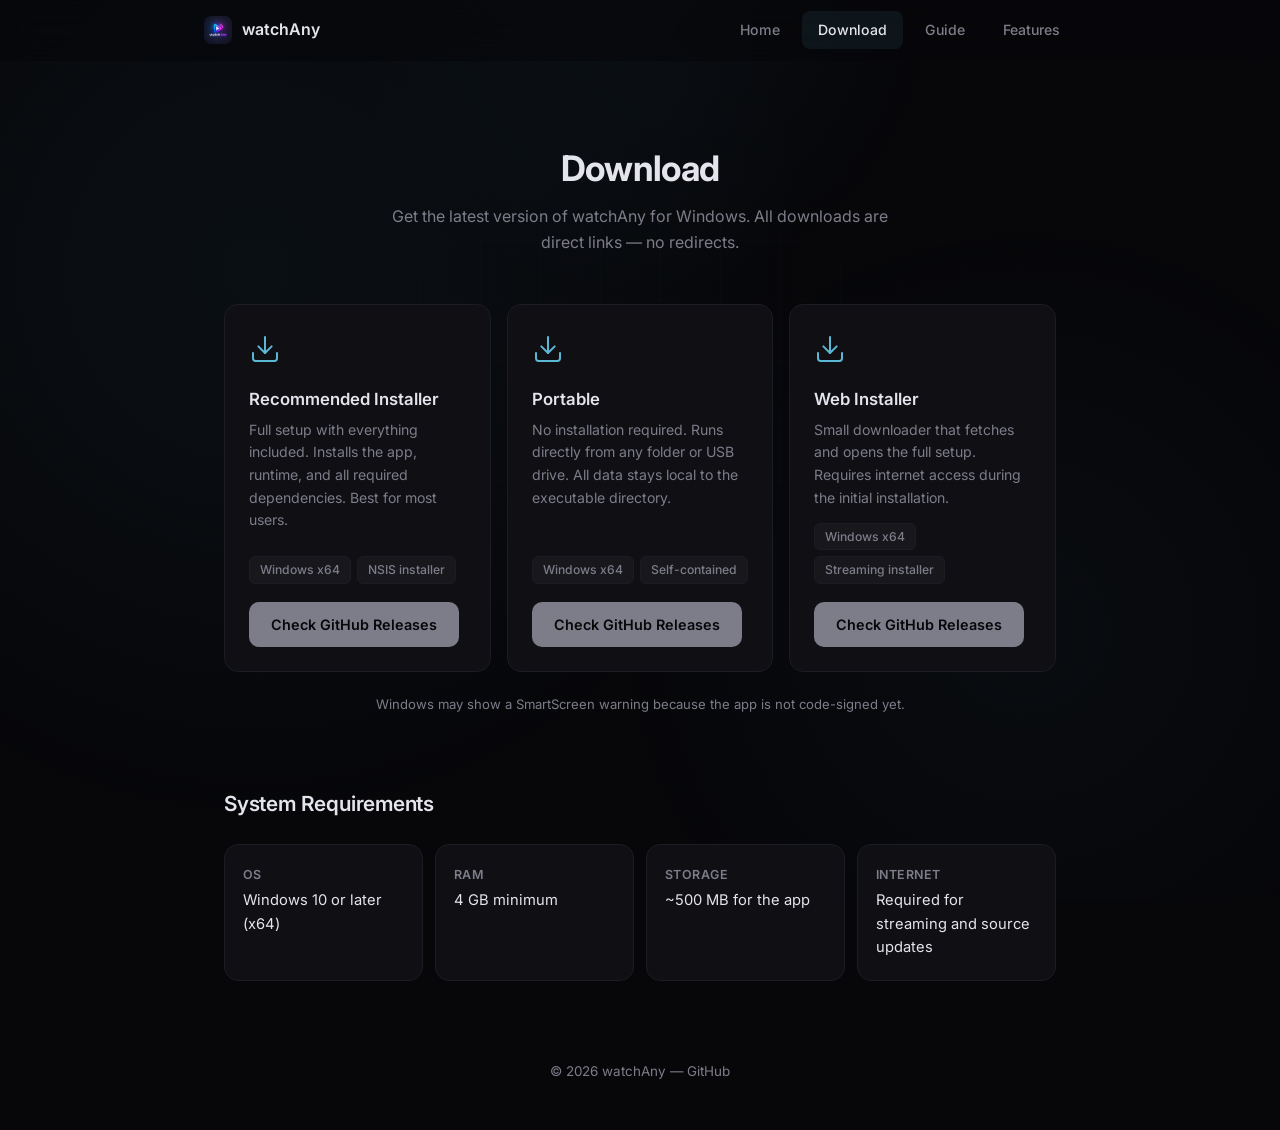
==== download.html @ a1a9b882 "Add files via upload" ====
<!DOCTYPE html>
<html lang="en">
<head>
  <meta charset="UTF-8">
  <meta name="viewport" content="width=device-width, initial-scale=1.0">
  <title>Download &mdash; watchAny</title>
  <link rel="preconnect" href="https://fonts.googleapis.com">
  <link rel="preconnect" href="https://fonts.gstatic.com" crossorigin>
  <link href="https://fonts.googleapis.com/css2?family=Inter:opsz,wght@14..32,300..700&display=swap" rel="stylesheet">
  <link rel="stylesheet" href="styles.css">
</head>
<body>

  <nav class="navbar" id="navbar">
    <div class="nav-inner">
      <a href="index.html" class="nav-logo">
        <img src="logo.png" alt="" width="28" height="28">
        <span>watchAny</span>
      </a>
      <button class="nav-toggle" id="nav-toggle" aria-label="Toggle navigation">
        <span></span><span></span><span></span>
      </button>
      <ul class="nav-links" id="nav-links">
        <li><a href="index.html">Home</a></li>
        <li><a href="download.html" class="active">Download</a></li>
        <li><a href="index.html#guide">Guide</a></li>
        <li><a href="index.html#features">Features</a></li>
      </ul>
    </div>
  </nav>

  <main>
    <div class="container">

      <header class="page-hero">
        <h1 class="page-title">Download</h1>
        <p class="page-subtitle">Get the latest version of watchAny for Windows. All downloads are direct links &mdash; no redirects.</p>
      </header>

      <section class="downloads" id="downloads">
        <div class="cards">
          <div class="card" data-delay="0">
            <div class="card-icon">
              <svg width="32" height="32" viewBox="0 0 24 24" fill="none" stroke="currentColor" stroke-width="1.5" stroke-linecap="round" stroke-linejoin="round"><path d="M21 15v4a2 2 0 0 1-2 2H5a2 2 0 0 1-2-2v-4"/><polyline points="7 10 12 15 17 10"/><line x1="12" y1="15" x2="12" y2="3"/></svg>
            </div>
            <h3>Recommended Installer</h3>
            <p>Full setup with everything included. Installs the app, runtime, and all required dependencies. Best for most users.</p>
            <div class="card-meta">
              <span>Windows x64</span>
              <span>NSIS installer</span>
            </div>
            <a href="#" class="btn primary" download data-file="watchAny-Setup-">Download Setup</a>
          </div>

          <div class="card" data-delay="100">
            <div class="card-icon">
              <svg width="32" height="32" viewBox="0 0 24 24" fill="none" stroke="currentColor" stroke-width="1.5" stroke-linecap="round" stroke-linejoin="round"><path d="M21 15v4a2 2 0 0 1-2 2H5a2 2 0 0 1-2-2v-4"/><polyline points="7 10 12 15 17 10"/><line x1="12" y1="15" x2="12" y2="3"/></svg>
            </div>
            <h3>Portable</h3>
            <p>No installation required. Runs directly from any folder or USB drive. All data stays local to the executable directory.</p>
            <div class="card-meta">
              <span>Windows x64</span>
              <span>Self-contained</span>
            </div>
            <a href="#" class="btn primary" download data-file="watchAny-">Download Portable</a>
          </div>

          <div class="card" data-delay="200">
            <div class="card-icon">
              <svg width="32" height="32" viewBox="0 0 24 24" fill="none" stroke="currentColor" stroke-width="1.5" stroke-linecap="round" stroke-linejoin="round"><path d="M21 15v4a2 2 0 0 1-2 2H5a2 2 0 0 1-2-2v-4"/><polyline points="7 10 12 15 17 10"/><line x1="12" y1="15" x2="12" y2="3"/></svg>
            </div>
            <h3>Web Installer</h3>
            <p>Small downloader that fetches and opens the full setup. Requires internet access during the initial installation.</p>
            <div class="card-meta">
              <span>Windows x64</span>
              <span>Streaming installer</span>
            </div>
            <a href="#" class="btn primary" download data-file="watchAny-Web-Setup-">Download Web Installer</a>
          </div>
        </div>
        <p class="note">Windows may show a SmartScreen warning because the app is not code-signed yet.</p>
      </section>

      <section class="sys-reqs">
        <h2 class="section-title">System Requirements</h2>
        <div class="reqs-grid">
          <div class="req-item">
            <span class="req-label">OS</span>
            <span class="req-value">Windows 10 or later (x64)</span>
          </div>
          <div class="req-item">
            <span class="req-label">RAM</span>
            <span class="req-value">4 GB minimum</span>
          </div>
          <div class="req-item">
            <span class="req-label">Storage</span>
            <span class="req-value">~500 MB for the app</span>
          </div>
          <div class="req-item">
            <span class="req-label">Internet</span>
            <span class="req-value">Required for streaming and source updates</span>
          </div>
        </div>
      </section>

    </div>
  </main>

  <footer class="footer">
    <p>&copy; 2026 watchAny &mdash; <a href="https://github.com/Fluffy-The-Penguin/watchAny-release">GitHub</a></p>
  </footer>

  <script src="script.js"></script>
</body>
</html>
---- styles.css ----
*,
*::before,
*::after {
  box-sizing: border-box;
  margin: 0;
  padding: 0;
}

:root {
  --bg: #07070a;
  --surface: #0f0f14;
  --border: #1c1c24;
  --text: #e4e4ec;
  --text-muted: #7d7d8a;
  --accent: #5bb8d4;
  --radius: 14px;
  --nav-h: 60px;
}

html {
  scroll-behavior: smooth;
  scroll-padding-top: var(--nav-h);
}

body {
  font-family: "Inter", -apple-system, BlinkMacSystemFont, "Segoe UI", Roboto, sans-serif;
  background: var(--bg);
  color: var(--text);
  line-height: 1.6;
  -webkit-font-smoothing: antialiased;
  overflow-x: hidden;
  min-height: 100vh;
  display: flex;
  flex-direction: column;
  position: relative;
}

body::before {
  content: "";
  position: fixed;
  inset: 0;
  z-index: -2;
  background:
    radial-gradient(800px circle at 20% 30%, rgba(91, 184, 212, 0.05) 0%, transparent 70%),
    radial-gradient(600px circle at 80% 70%, rgba(91, 184, 212, 0.03) 0%, transparent 70%),
    radial-gradient(500px circle at 50% 0%, rgba(91, 184, 212, 0.04) 0%, transparent 60%);
  animation: bg-shift 35s ease-in-out infinite alternate;
}

body::after {
  content: "";
  position: fixed;
  inset: 0;
  z-index: -1;
  background-image:
    linear-gradient(rgba(255, 255, 255, 0.012) 1px, transparent 1px),
    linear-gradient(90deg, rgba(255, 255, 255, 0.012) 1px, transparent 1px);
  background-size: 60px 60px;
  mask-image: radial-gradient(ellipse 70% 60% at 50% 40%, black 20%, transparent 70%);
  -webkit-mask-image: radial-gradient(ellipse 70% 60% at 50% 40%, black 20%, transparent 70%);
  animation: grid-fade 20s ease-in-out infinite alternate;
}

@keyframes bg-shift {
  0%   { background-position: 0% 0%, 0% 0%, 0% 0%; }
  50%  { background-position: 6% 4%, -4% -3%, 3% 2%; }
  100% { background-position: -4% -3%, 5% 5%, -3% -2%; }
}

@keyframes grid-fade {
  0%   { opacity: 0.5; }
  50%  { opacity: 1; }
  100% { opacity: 0.6; }
}

main {
  flex: 1;
}

.container {
  max-width: 880px;
  margin: 0 auto;
  padding: 0 24px;
}

/* ============ Navbar ============ */

.navbar {
  position: fixed;
  top: 0;
  left: 0;
  right: 0;
  z-index: 1000;
  background: rgba(7, 7, 10, 0.6);
  backdrop-filter: blur(16px);
  -webkit-backdrop-filter: blur(16px);
  border-bottom: 1px solid transparent;
  transition: border-color 0.3s ease, background 0.3s ease;
}

.navbar.scrolled {
  border-color: var(--border);
  background: rgba(7, 7, 10, 0.92);
}

.nav-inner {
  max-width: 920px;
  margin: 0 auto;
  padding: 0 24px;
  height: var(--nav-h);
  display: flex;
  align-items: center;
  justify-content: space-between;
}

.nav-logo {
  display: flex;
  align-items: center;
  gap: 10px;
  color: var(--text);
  text-decoration: none;
  font-weight: 600;
  font-size: 1rem;
}

.nav-logo img {
  border-radius: 7px;
  object-fit: contain;
}

.nav-links {
  display: flex;
  gap: 6px;
  list-style: none;
}

.nav-links a {
  display: block;
  padding: 8px 16px;
  border-radius: 8px;
  color: var(--text-muted);
  font-size: 0.88rem;
  font-weight: 500;
  text-decoration: none;
  transition: color 0.2s ease, background 0.2s ease;
}

.nav-links a:hover {
  color: var(--text);
  background: rgba(255, 255, 255, 0.04);
}

.nav-links a.active {
  color: var(--text);
  background: rgba(91, 184, 212, 0.08);
}

.nav-toggle {
  display: none;
  flex-direction: column;
  gap: 5px;
  background: none;
  border: none;
  cursor: pointer;
  padding: 6px;
}

.nav-toggle span {
  display: block;
  width: 22px;
  height: 2px;
  border-radius: 2px;
  background: var(--text);
  transition: transform 0.3s ease, opacity 0.3s ease;
}

.nav-toggle.open span:nth-child(1) {
  transform: translateY(7px) rotate(45deg);
}
.nav-toggle.open span:nth-child(2) {
  opacity: 0;
}
.nav-toggle.open span:nth-child(3) {
  transform: translateY(-7px) rotate(-45deg);
}

/* ============ Hero ============ */

.hero {
  display: flex;
  flex-direction: column;
  align-items: center;
  text-align: center;
  padding: clamp(100px, 20vh, 170px) 0 clamp(40px, 8vh, 64px);
}

.logo {
  width: 86px;
  height: 86px;
  border-radius: 20px;
  object-fit: contain;
  background: var(--surface);
  padding: 14px;
  border: 1px solid var(--border);
  opacity: 0;
  transform: scale(0.88);
  transition: opacity 0.7s ease, transform 0.7s ease;
}

.logo.visible {
  opacity: 1;
  transform: scale(1);
}

.title {
  margin-top: 20px;
  font-size: clamp(2rem, 5.5vw, 3.2rem);
  font-weight: 700;
  letter-spacing: -0.02em;
  opacity: 0;
  transform: translateY(18px);
  transition: opacity 0.7s ease 0.15s, transform 0.7s ease 0.15s;
}

.title.visible {
  opacity: 1;
  transform: translateY(0);
}

.subtitle {
  margin-top: 10px;
  font-size: clamp(1rem, 2.2vw, 1.15rem);
  color: var(--text-muted);
  max-width: 460px;
  opacity: 0;
  transform: translateY(16px);
  transition: opacity 0.7s ease 0.3s, transform 0.7s ease 0.3s;
}

.subtitle.visible {
  opacity: 1;
  transform: translateY(0);
}

.hero-actions {
  display: flex;
  gap: 12px;
  margin-top: 28px;
  opacity: 0;
  transform: translateY(14px);
  transition: opacity 0.6s ease 0.45s, transform 0.6s ease 0.45s;
}

.hero-actions.visible {
  opacity: 1;
  transform: translateY(0);
}

/* ============ Page hero (download) ============ */

.page-hero {
  padding: clamp(88px, 16vh, 140px) 0 48px;
  text-align: center;
}

.page-title {
  font-size: clamp(1.6rem, 4vw, 2.2rem);
  font-weight: 700;
  letter-spacing: -0.02em;
  opacity: 0;
  transform: translateY(14px);
  transition: opacity 0.6s ease, transform 0.6s ease;
}

.page-title.visible {
  opacity: 1;
  transform: translateY(0);
}

.page-subtitle {
  margin-top: 8px;
  font-size: 1rem;
  color: var(--text-muted);
  max-width: 520px;
  margin-left: auto;
  margin-right: auto;
  opacity: 0;
  transform: translateY(12px);
  transition: opacity 0.6s ease 0.15s, transform 0.6s ease 0.15s;
}

.page-subtitle.visible {
  opacity: 1;
  transform: translateY(0);
}

/* ============ Section title ============ */

.section-title {
  font-size: 1.3rem;
  font-weight: 600;
  letter-spacing: -0.01em;
  margin-bottom: 10px;
  opacity: 0;
  transform: translateY(14px);
  transition: opacity 0.5s ease, transform 0.5s ease;
}

.section-title.visible {
  opacity: 1;
  transform: translateY(0);
}

.section-desc {
  font-size: 0.9rem;
  color: var(--text-muted);
  margin-bottom: 28px;
  max-width: 600px;
}

/* ============ Buttons ============ */

.btn {
  display: inline-flex;
  align-items: center;
  justify-content: center;
  padding: 11px 22px;
  border-radius: 10px;
  font-size: 0.9rem;
  font-weight: 600;
  text-decoration: none;
  transition: background 0.2s ease, transform 0.2s ease, box-shadow 0.2s ease, border-color 0.2s ease;
  border: none;
  cursor: pointer;
}

.btn.primary {
  background: var(--accent);
  color: #07070a;
}

.btn.primary:hover {
  background: #6ec8e6;
  transform: translateY(-2px);
  box-shadow: 0 8px 24px rgba(91, 184, 212, 0.18);
}

.btn.secondary {
  background: transparent;
  color: var(--text);
  border: 1px solid var(--border);
}

.btn.secondary:hover {
  border-color: var(--text-muted);
  background: rgba(255, 255, 255, 0.03);
}

.btn:active {
  transform: translateY(0) !important;
}

.btn.offline {
  background: var(--text-muted) !important;
  cursor: default;
  pointer-events: none;
}

/* ============ Downloads ============ */

.downloads {
  padding: 0 0 72px;
}

.cards {
  display: grid;
  grid-template-columns: repeat(auto-fit, minmax(240px, 1fr));
  gap: 16px;
}

.card {
  background: var(--surface);
  border: 1px solid var(--border);
  border-radius: var(--radius);
  padding: 28px 24px 24px;
  display: flex;
  flex-direction: column;
  opacity: 0;
  transform: translateY(24px);
  transition: opacity 0.6s ease, transform 0.6s ease, border-color 0.25s ease, box-shadow 0.25s ease;
}

.card.visible {
  opacity: 1;
  transform: translateY(0);
}

.card:hover {
  border-color: rgba(91, 184, 212, 0.25);
  box-shadow: 0 0 0 1px rgba(91, 184, 212, 0.08);
}

.card-icon {
  color: var(--accent);
  margin-bottom: 14px;
}

.card h3 {
  font-size: 1.05rem;
  font-weight: 600;
  margin-bottom: 6px;
}

.card p {
  font-size: 0.88rem;
  color: var(--text-muted);
  margin-bottom: 14px;
  flex: 1;
}

.card-meta {
  display: flex;
  flex-wrap: wrap;
  gap: 6px;
  margin-bottom: 18px;
}

.card-meta span {
  display: inline-block;
  padding: 3px 10px;
  border-radius: 6px;
  font-size: 0.76rem;
  font-weight: 500;
  color: var(--text-muted);
  background: rgba(255, 255, 255, 0.035);
  border: 1px solid var(--border);
}

.card .btn {
  align-self: flex-start;
}

.note {
  margin-top: 22px;
  font-size: 0.82rem;
  color: var(--text-muted);
  text-align: center;
  opacity: 0;
  transform: translateY(10px);
  transition: opacity 0.5s ease 0.3s, transform 0.5s ease 0.3s;
}

.note.visible {
  opacity: 1;
  transform: translateY(0);
}

/* ============ System Requirements ============ */

.sys-reqs {
  padding: 0 0 80px;
}

.reqs-grid {
  display: grid;
  grid-template-columns: repeat(auto-fit, minmax(180px, 1fr));
  gap: 12px;
  margin-top: 24px;
}

.req-item {
  background: var(--surface);
  border: 1px solid var(--border);
  border-radius: var(--radius);
  padding: 20px 18px;
  display: flex;
  flex-direction: column;
  gap: 4px;
  opacity: 0;
  transform: translateY(14px);
  transition: opacity 0.5s ease, transform 0.5s ease;
}

.req-item.visible {
  opacity: 1;
  transform: translateY(0);
}

.req-label {
  font-size: 0.78rem;
  font-weight: 600;
  text-transform: uppercase;
  letter-spacing: 0.04em;
  color: var(--text-muted);
}

.req-value {
  font-size: 0.92rem;
  color: var(--text);
}

/* ============ Guide ============ */

.guide {
  padding: 0 0 72px;
}

.guide-steps {
  display: flex;
  flex-direction: column;
  gap: 0;
}

.guide-step {
  display: grid;
  grid-template-columns: 48px 1fr;
  gap: 24px;
  padding: 24px 0;
  border-bottom: 1px solid var(--border);
  opacity: 0;
  transform: translateY(18px);
  transition: opacity 0.6s ease, transform 0.6s ease;
}

.guide-step.visible {
  opacity: 1;
  transform: translateY(0);
}

.guide-step:last-child {
  border-bottom: none;
}

.step-number {
  font-size: 1rem;
  font-weight: 700;
  color: var(--accent);
  line-height: 1.6;
}

.guide-step h3 {
  font-size: 1rem;
  font-weight: 600;
  margin-bottom: 4px;
}

.guide-step p {
  font-size: 0.88rem;
  color: var(--text-muted);
  line-height: 1.6;
}

.guide-step code {
  font-family: "SF Mono", "Fira Code", "Fira Mono", monospace;
  font-size: 0.82rem;
  padding: 2px 7px;
  border-radius: 5px;
  background: rgba(255, 255, 255, 0.04);
  color: var(--accent);
}

.guide-step strong {
  color: var(--text);
  font-weight: 600;
}

/* ============ Features ============ */

.features {
  padding: 0 0 80px;
}

.features-grid {
  display: grid;
  grid-template-columns: repeat(auto-fit, minmax(250px, 1fr));
  gap: 16px;
}

.feature {
  background: var(--surface);
  border: 1px solid var(--border);
  border-radius: var(--radius);
  padding: 24px 22px 22px;
  opacity: 0;
  transform: translateY(20px);
  transition: opacity 0.6s ease, transform 0.6s ease, border-color 0.25s ease;
}

.feature.visible {
  opacity: 1;
  transform: translateY(0);
}

.feature:hover {
  border-color: rgba(91, 184, 212, 0.15);
}

.feature-icon {
  color: var(--accent);
  margin-bottom: 12px;
}

.feature h4 {
  font-size: 1rem;
  font-weight: 600;
  margin-bottom: 6px;
}

.feature p {
  font-size: 0.86rem;
  color: var(--text-muted);
  line-height: 1.55;
}

/* ============ Footer ============ */

.footer {
  padding: 0 0 48px;
  text-align: center;
  font-size: 0.84rem;
  color: var(--text-muted);
}

.footer a {
  color: var(--text-muted);
  text-decoration: none;
  transition: color 0.2s ease;
}

.footer a:hover {
  color: var(--text);
}

/* ============ Animations ============ */

.fade-up {
  opacity: 0;
  transform: translateY(18px);
  transition: opacity 0.6s ease, transform 0.6s ease;
}

.fade-up.visible {
  opacity: 1;
  transform: translateY(0);
}

/* ============ Responsive ============ */

@media (max-width: 600px) {
  .container {
    padding: 0 16px;
  }

  .nav-inner {
    padding: 0 16px;
  }

  .nav-toggle {
    display: flex;
  }

  .nav-links {
    position: fixed;
    top: var(--nav-h);
    left: 0;
    right: 0;
    flex-direction: column;
    gap: 0;
    background: rgba(7, 7, 10, 0.96);
    backdrop-filter: blur(16px);
    -webkit-backdrop-filter: blur(16px);
    border-bottom: 1px solid var(--border);
    padding: 8px 16px 12px;
    transform: translateY(-100%);
    opacity: 0;
    pointer-events: none;
    transition: transform 0.35s ease, opacity 0.35s ease;
  }

  .nav-links.open {
    transform: translateY(0);
    opacity: 1;
    pointer-events: auto;
  }

  .nav-links a {
    padding: 12px 14px;
    font-size: 0.95rem;
  }

  .cards,
  .features-grid {
    grid-template-columns: 1fr;
  }

  .hero {
    padding-top: clamp(80px, 16vh, 120px);
  }

  .page-hero {
    padding-top: clamp(72px, 14vh, 100px);
  }

  .hero-actions {
    flex-direction: column;
    width: 100%;
    max-width: 260px;
  }

  .hero-actions .btn {
    width: 100%;
  }

  .logo {
    width: 72px;
    height: 72px;
    padding: 12px;
  }

  .reqs-grid {
    grid-template-columns: 1fr 1fr;
  }
}

@media (max-width: 380px) {
  .card {
    padding: 20px 18px;
  }

  .guide-step {
    grid-template-columns: 1fr;
    gap: 8px;
  }

  .reqs-grid {
    grid-template-columns: 1fr;
  }
}
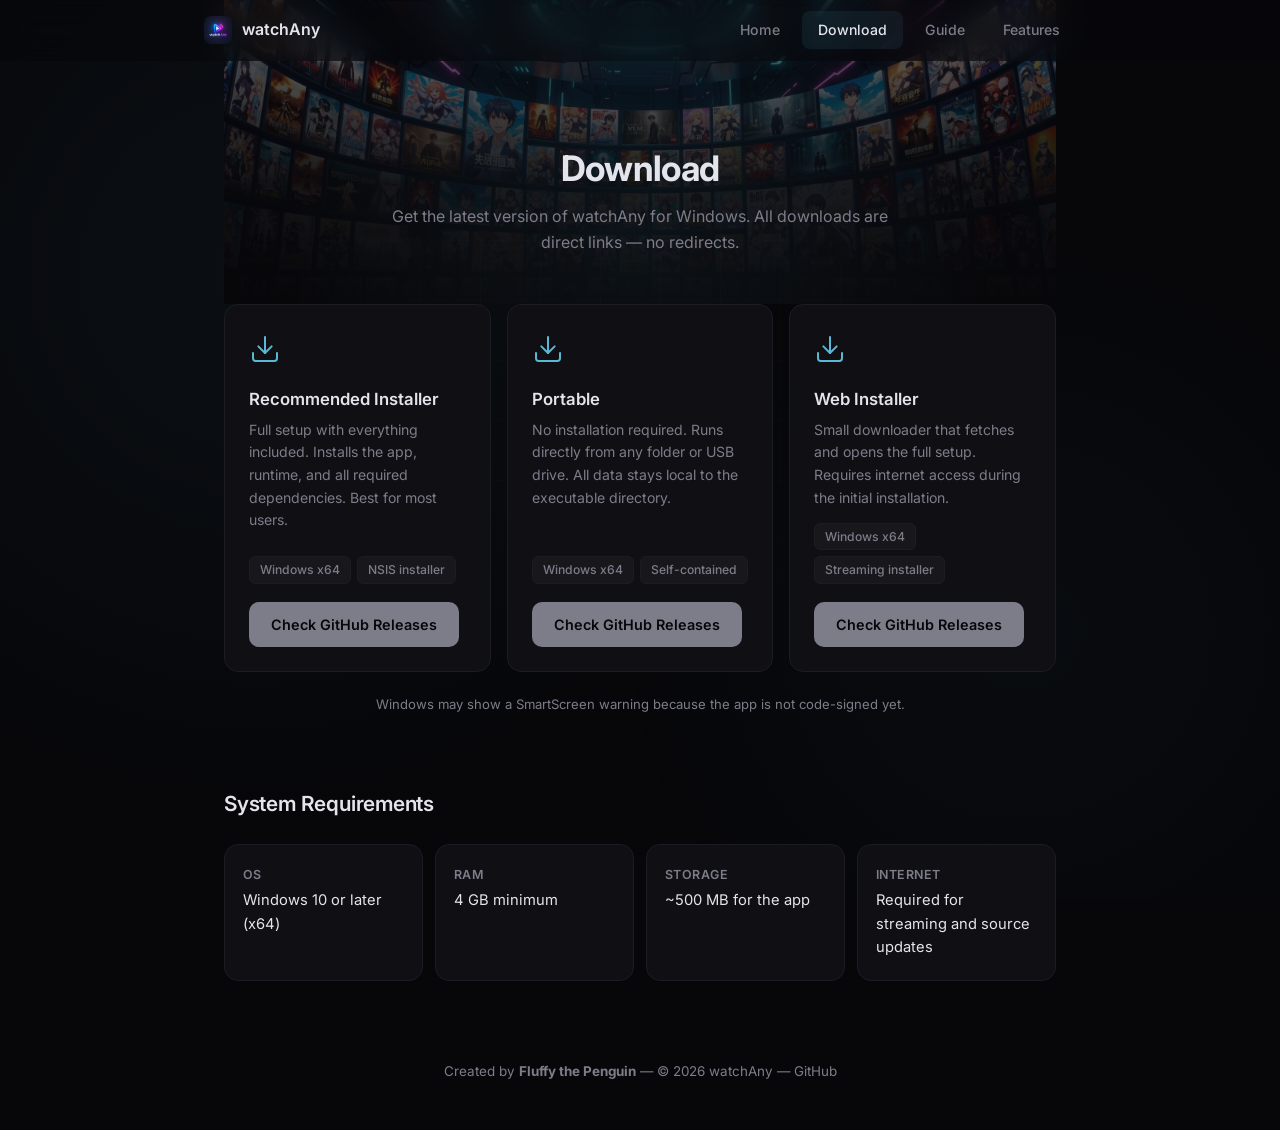
==== commit 26f3d070: "Add files via upload" ====
--- a/download.html
+++ b/download.html
@@ -107,7 +107,7 @@
   </main>
 
   <footer class="footer">
-    <p>&copy; 2026 watchAny &mdash; <a href="https://github.com/Fluffy-The-Penguin/watchAny-release">GitHub</a></p>
+    <p>Created by <strong>Fluffy the Penguin</strong> &mdash; &copy; 2026 watchAny &mdash; <a href="https://github.com/Fluffy-The-Penguin/watchAny-release">GitHub</a></p>
   </footer>
 
   <script src="script.js"></script>
--- a/styles.css
+++ b/styles.css
@@ -187,11 +187,32 @@
 /* ============ Hero ============ */
 
 .hero {
+  position: relative;
   display: flex;
   flex-direction: column;
   align-items: center;
   text-align: center;
   padding: clamp(100px, 20vh, 170px) 0 clamp(40px, 8vh, 64px);
+  overflow: hidden;
+}
+
+.hero::before {
+  content: "";
+  position: absolute;
+  inset: 0;
+  z-index: -1;
+  background:
+    linear-gradient(180deg, rgba(7, 7, 10, 0.52) 0%, rgba(7, 7, 10, 0.88) 50%, var(--bg) 100%),
+    linear-gradient(90deg, rgba(7, 7, 10, 0.3) 0%, transparent 50%, rgba(7, 7, 10, 0.3) 100%),
+    url("bg.jpg") center center / cover no-repeat;
+}
+
+.hero::after {
+  content: "";
+  position: absolute;
+  inset: 0;
+  z-index: -1;
+  background: radial-gradient(800px circle at 50% 70%, rgba(91, 184, 212, 0.06) 0%, transparent 60%);
 }
 
 .logo {
@@ -259,8 +280,29 @@
 /* ============ Page hero (download) ============ */
 
 .page-hero {
+  position: relative;
   padding: clamp(88px, 16vh, 140px) 0 48px;
   text-align: center;
+  overflow: hidden;
+}
+
+.page-hero::before {
+  content: "";
+  position: absolute;
+  inset: 0;
+  z-index: -1;
+  background:
+    linear-gradient(180deg, rgba(7, 7, 10, 0.45) 0%, rgba(7, 7, 10, 0.92) 60%, var(--bg) 100%),
+    linear-gradient(90deg, rgba(7, 7, 10, 0.25) 0%, transparent 50%, rgba(7, 7, 10, 0.25) 100%),
+    url("bg.jpg") center 20% / cover no-repeat;
+}
+
+.page-hero::after {
+  content: "";
+  position: absolute;
+  inset: 0;
+  z-index: -1;
+  background: radial-gradient(600px circle at 50% 80%, rgba(91, 184, 212, 0.05) 0%, transparent 60%);
 }
 
 .page-title {
@@ -697,6 +739,13 @@
     padding-top: clamp(80px, 16vh, 120px);
   }
 
+  .hero::before {
+    background:
+      linear-gradient(180deg, rgba(7, 7, 10, 0.45) 0%, rgba(7, 7, 10, 0.88) 50%, var(--bg) 100%),
+      linear-gradient(90deg, rgba(7, 7, 10, 0.25) 0%, transparent 50%, rgba(7, 7, 10, 0.25) 100%),
+      url("bg.jpg") center 30% / cover no-repeat;
+  }
+
   .page-hero {
     padding-top: clamp(72px, 14vh, 100px);
   }
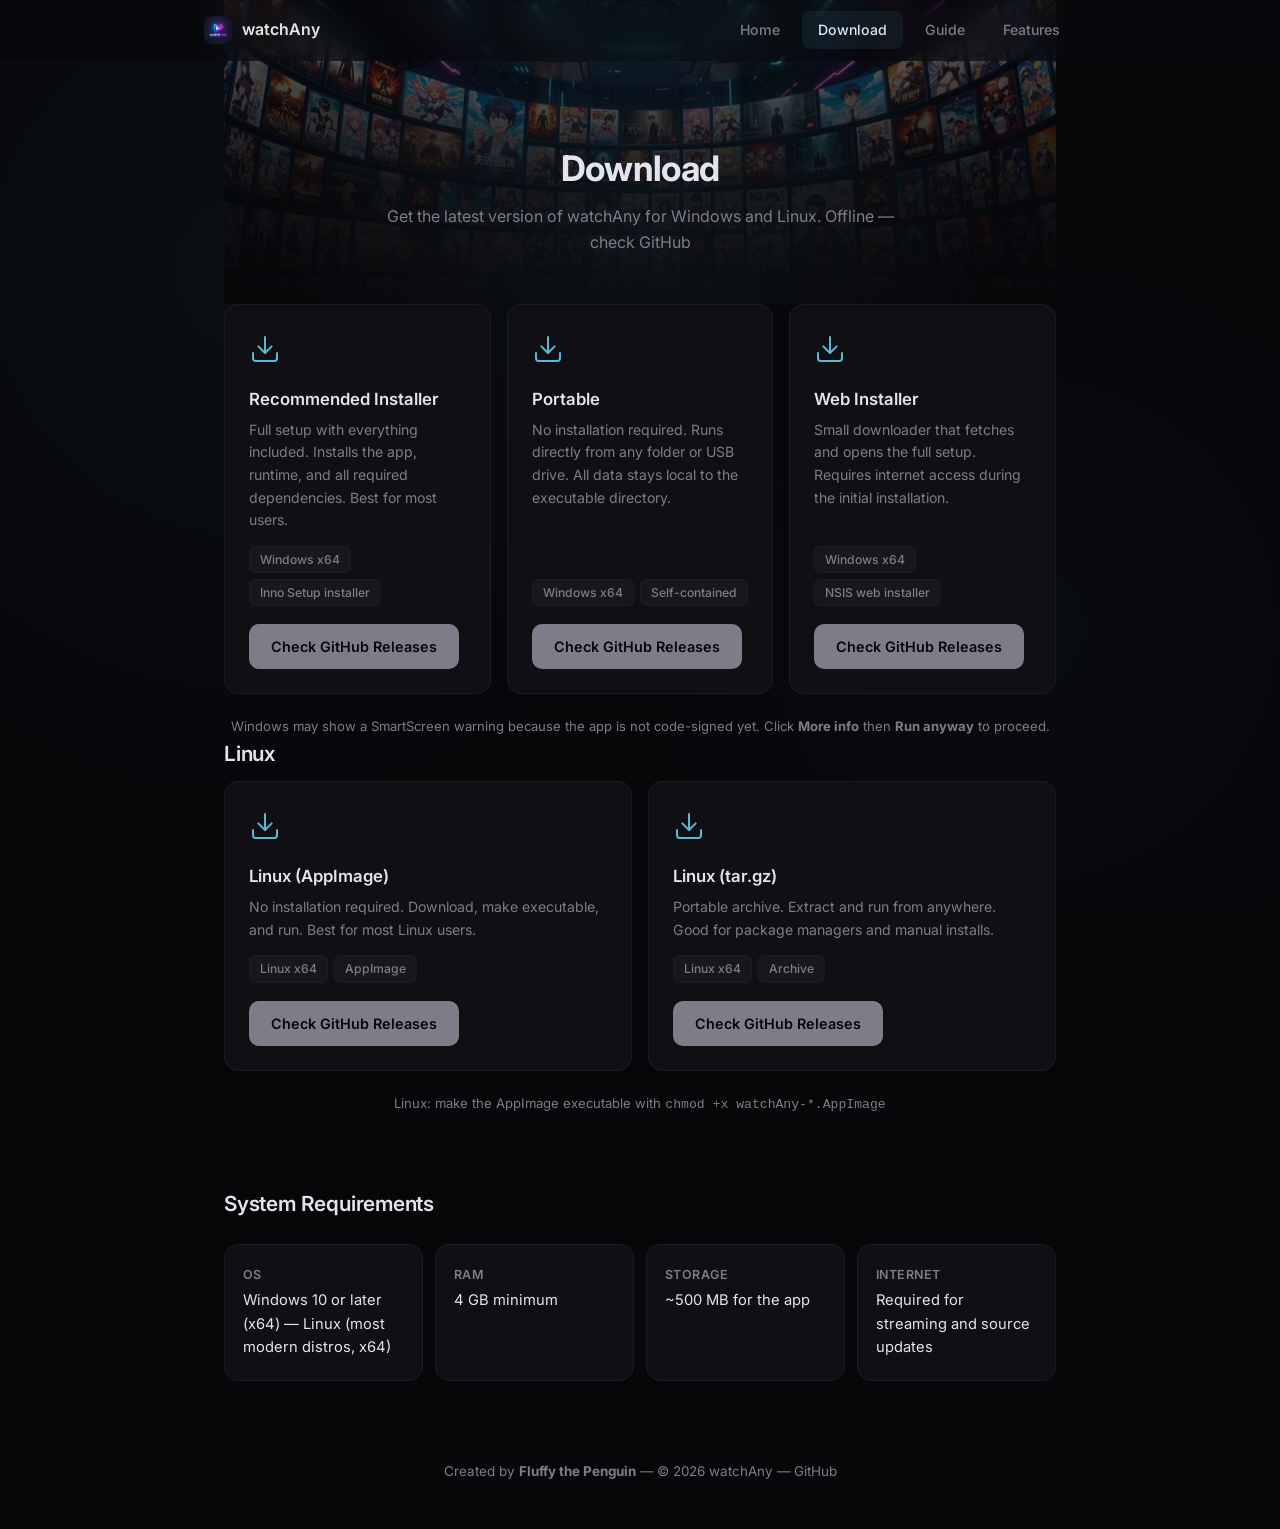
==== commit 4ef2076e: "site: hero mockup, favicon, OG tags, detailed features, version display, JS fallbacks" ====
--- a/download.html
+++ b/download.html
@@ -4,16 +4,27 @@
   <meta charset="UTF-8">
   <meta name="viewport" content="width=device-width, initial-scale=1.0">
   <title>Download &mdash; watchAny</title>
+  <meta name="description" content="Download watchAny for Windows and Linux. Free, open-source desktop app for streaming anime, reading manga, and watching movies.">
+  <meta name="theme-color" content="#07070a">
+  <meta property="og:title" content="Download watchAny — Anime, manga, movies in one desktop app">
+  <meta property="og:description" content="Download the latest version of watchAny for Windows and Linux.">
+  <meta property="og:image" content="https://watchany.app/og-image.png">
+  <meta property="og:url" content="https://watchany.app/download">
+  <meta name="twitter:card" content="summary_large_image">
+  <link rel="icon" type="image/png" sizes="32x32" href="/favicon-32.png">
+  <link rel="icon" type="image/png" sizes="16x16" href="/favicon-16.png">
+  <link rel="apple-touch-icon" sizes="180x180" href="/favicon-180.png">
   <link rel="preconnect" href="https://fonts.googleapis.com">
   <link rel="preconnect" href="https://fonts.gstatic.com" crossorigin>
   <link href="https://fonts.googleapis.com/css2?family=Inter:opsz,wght@14..32,300..700&display=swap" rel="stylesheet">
   <link rel="stylesheet" href="styles.css">
+  <script src="script.js" defer></script>
 </head>
 <body>
 
   <nav class="navbar" id="navbar">
     <div class="nav-inner">
-      <a href="index.html" class="nav-logo">
+      <a href="/" class="nav-logo">
         <img src="logo.png" alt="" width="28" height="28">
         <span>watchAny</span>
       </a>
@@ -21,10 +32,10 @@
         <span></span><span></span><span></span>
       </button>
       <ul class="nav-links" id="nav-links">
-        <li><a href="index.html">Home</a></li>
-        <li><a href="download.html" class="active">Download</a></li>
-        <li><a href="index.html#guide">Guide</a></li>
-        <li><a href="index.html#features">Features</a></li>
+        <li><a href="/">Home</a></li>
+        <li><a href="/download" class="active">Download</a></li>
+        <li><a href="/#guide">Guide</a></li>
+        <li><a href="/#features">Features</a></li>
       </ul>
     </div>
   </nav>
@@ -34,7 +45,7 @@
 
       <header class="page-hero">
         <h1 class="page-title">Download</h1>
-        <p class="page-subtitle">Get the latest version of watchAny for Windows. All downloads are direct links &mdash; no redirects.</p>
+        <p class="page-subtitle">Get the latest version of watchAny for Windows and Linux. <span id="version-tag">Checking for updates...</span></p>
       </header>
 
       <section class="downloads" id="downloads">
@@ -47,9 +58,9 @@
             <p>Full setup with everything included. Installs the app, runtime, and all required dependencies. Best for most users.</p>
             <div class="card-meta">
               <span>Windows x64</span>
-              <span>NSIS installer</span>
+              <span>Inno Setup installer</span>
             </div>
-            <a href="#" class="btn primary" download data-file="watchAny-Setup-">Download Setup</a>
+            <a href="https://github.com/Fluffy-The-Penguin/watchAny-release/releases" class="btn primary" download data-file="watchAny-Setup-{v}.exe" data-fallback="https://github.com/Fluffy-The-Penguin/watchAny-release/releases">Download Setup</a>
           </div>
 
           <div class="card" data-delay="100">
@@ -62,7 +73,7 @@
               <span>Windows x64</span>
               <span>Self-contained</span>
             </div>
-            <a href="#" class="btn primary" download data-file="watchAny-">Download Portable</a>
+            <a href="https://github.com/Fluffy-The-Penguin/watchAny-release/releases" class="btn primary" download data-file="watchAny-{v}.exe" data-fallback="https://github.com/Fluffy-The-Penguin/watchAny-release/releases">Download Portable</a>
           </div>
 
           <div class="card" data-delay="200">
@@ -73,12 +84,42 @@
             <p>Small downloader that fetches and opens the full setup. Requires internet access during the initial installation.</p>
             <div class="card-meta">
               <span>Windows x64</span>
-              <span>Streaming installer</span>
+              <span>NSIS web installer</span>
             </div>
-            <a href="#" class="btn primary" download data-file="watchAny-Web-Setup-">Download Web Installer</a>
+            <a href="https://github.com/Fluffy-The-Penguin/watchAny-release/releases" class="btn primary" download data-file="watchAny-Web-Setup-{v}.exe" data-fallback="https://github.com/Fluffy-The-Penguin/watchAny-release/releases">Download Web Installer</a>
           </div>
         </div>
-        <p class="note">Windows may show a SmartScreen warning because the app is not code-signed yet.</p>
+        <p class="note">Windows may show a SmartScreen warning because the app is not code-signed yet. Click <strong>More info</strong> then <strong>Run anyway</strong> to proceed.</p>
+
+        <h2 class="section-title">Linux</h2>
+        <div class="cards">
+          <div class="card" data-delay="0">
+            <div class="card-icon">
+              <svg width="32" height="32" viewBox="0 0 24 24" fill="none" stroke="currentColor" stroke-width="1.5" stroke-linecap="round" stroke-linejoin="round"><path d="M21 15v4a2 2 0 0 1-2 2H5a2 2 0 0 1-2-2v-4"/><polyline points="7 10 12 15 17 10"/><line x1="12" y1="15" x2="12" y2="3"/></svg>
+            </div>
+            <h3>Linux (AppImage)</h3>
+            <p>No installation required. Download, make executable, and run. Best for most Linux users.</p>
+            <div class="card-meta">
+              <span>Linux x64</span>
+              <span>AppImage</span>
+            </div>
+            <a href="https://github.com/Fluffy-The-Penguin/watchAny-release/releases" class="btn primary" download data-file="watchAny-{v}-linux.AppImage" data-fallback="https://github.com/Fluffy-The-Penguin/watchAny-release/releases">Download AppImage</a>
+          </div>
+
+          <div class="card" data-delay="100">
+            <div class="card-icon">
+              <svg width="32" height="32" viewBox="0 0 24 24" fill="none" stroke="currentColor" stroke-width="1.5" stroke-linecap="round" stroke-linejoin="round"><path d="M21 15v4a2 2 0 0 1-2 2H5a2 2 0 0 1-2-2v-4"/><polyline points="7 10 12 15 17 10"/><line x1="12" y1="15" x2="12" y2="3"/></svg>
+            </div>
+            <h3>Linux (tar.gz)</h3>
+            <p>Portable archive. Extract and run from anywhere. Good for package managers and manual installs.</p>
+            <div class="card-meta">
+              <span>Linux x64</span>
+              <span>Archive</span>
+            </div>
+            <a href="https://github.com/Fluffy-The-Penguin/watchAny-release/releases" class="btn primary" download data-file="watchAny-{v}-linux.tar.gz" data-fallback="https://github.com/Fluffy-The-Penguin/watchAny-release/releases">Download tar.gz</a>
+          </div>
+        </div>
+        <p class="note">Linux: make the AppImage executable with <code>chmod +x watchAny-*.AppImage</code></p>
       </section>
 
       <section class="sys-reqs">
@@ -86,7 +127,7 @@
         <div class="reqs-grid">
           <div class="req-item">
             <span class="req-label">OS</span>
-            <span class="req-value">Windows 10 or later (x64)</span>
+            <span class="req-value">Windows 10 or later (x64) &mdash; Linux (most modern distros, x64)</span>
           </div>
           <div class="req-item">
             <span class="req-label">RAM</span>
@@ -110,6 +151,5 @@
     <p>Created by <strong>Fluffy the Penguin</strong> &mdash; &copy; 2026 watchAny &mdash; <a href="https://github.com/Fluffy-The-Penguin/watchAny-release">GitHub</a></p>
   </footer>
 
-  <script src="script.js"></script>
-</body>
+  </body>
 </html>
--- a/styles.css
+++ b/styles.css
@@ -275,6 +275,42 @@
 .hero-actions.visible {
   opacity: 1;
   transform: translateY(0);
+}
+
+.hero-mockup {
+  margin-top: 48px;
+  opacity: 0;
+  transform: translateY(24px);
+  transition: opacity 0.8s ease 0.7s, transform 0.8s ease 0.7s;
+}
+
+.hero-mockup.visible {
+  opacity: 1;
+  transform: translateY(0);
+}
+
+.mockup-frame {
+  position: relative;
+  max-width: 820px;
+  margin: 0 auto;
+  background: #1a1a24;
+  border-radius: 14px;
+  padding: 12px;
+  box-shadow:
+    0 0 0 1px rgba(255,255,255,0.06),
+    0 20px 60px rgba(0,0,0,0.5);
+}
+
+.mockup-screen {
+  border-radius: 8px;
+  overflow: hidden;
+  background: #000;
+}
+
+.mockup-screen img {
+  display: block;
+  width: 100%;
+  height: auto;
 }
 
 /* ============ Page hero (download) ============ */
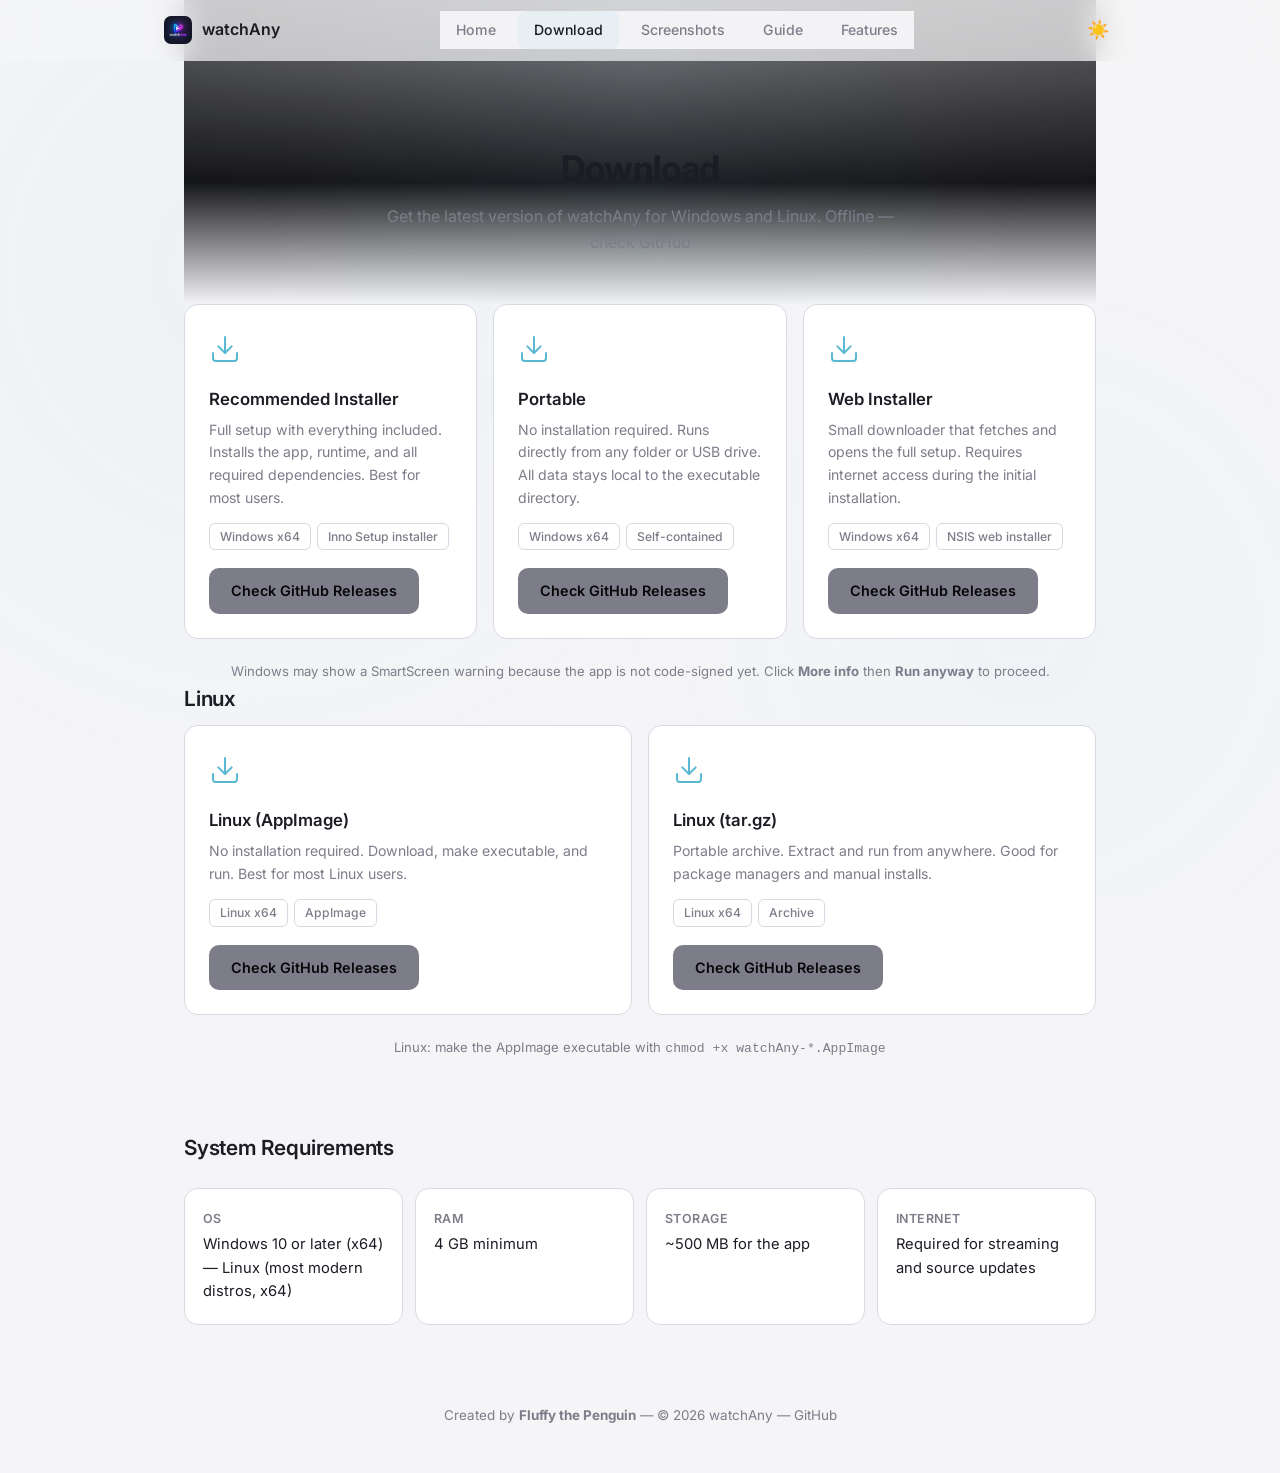
==== commit 89d53677: "site: video hero, theme toggle, gallery page, width bump" ====
--- a/download.html
+++ b/download.html
@@ -34,9 +34,11 @@
       <ul class="nav-links" id="nav-links">
         <li><a href="/">Home</a></li>
         <li><a href="/download" class="active">Download</a></li>
+        <li><a href="/gallery">Screenshots</a></li>
         <li><a href="/#guide">Guide</a></li>
         <li><a href="/#features">Features</a></li>
       </ul>
+      <button class="theme-toggle" id="theme-toggle" aria-label="Toggle theme">🌙</button>
     </div>
   </nav>
 
--- a/styles.css
+++ b/styles.css
@@ -15,6 +15,35 @@
   --accent: #5bb8d4;
   --radius: 14px;
   --nav-h: 60px;
+}
+
+[data-theme="light"] {
+  --bg: #f5f5f7;
+  --surface: #ffffff;
+  --border: #d9d9e3;
+  --text: #1c1c24;
+  --text-muted: #7d7d8a;
+}
+
+[data-theme="light"] .navbar {
+  background: rgba(245, 245, 247, 0.7);
+}
+
+[data-theme="light"] .navbar.scrolled {
+  background: rgba(245, 245, 247, 0.95);
+  border-color: var(--border);
+}
+
+[data-theme="light"] .nav-links {
+  background: rgba(245, 245, 247, 0.96);
+}
+
+[data-theme="light"] .hero-video {
+  opacity: 0.7;
+}
+
+[data-theme="light"] .theme-toggle:hover {
+  background: rgba(0,0,0,0.04);
 }
 
 html {
@@ -78,7 +107,7 @@
 }
 
 .container {
-  max-width: 880px;
+  max-width: 960px;
   margin: 0 auto;
   padding: 0 24px;
 }
@@ -104,7 +133,7 @@
 }
 
 .nav-inner {
-  max-width: 920px;
+  max-width: 1000px;
   margin: 0 auto;
   padding: 0 24px;
   height: var(--nav-h);
@@ -153,6 +182,28 @@
 .nav-links a.active {
   color: var(--text);
   background: rgba(91, 184, 212, 0.08);
+}
+
+.theme-toggle {
+  display: flex;
+  align-items: center;
+  justify-content: center;
+  width: 36px;
+  height: 36px;
+  border-radius: 8px;
+  border: none;
+  background: transparent;
+  color: var(--text-muted);
+  cursor: pointer;
+  font-size: 18px;
+  transition: color 0.2s ease, background 0.2s ease;
+  margin-left: 6px;
+  flex-shrink: 0;
+}
+
+.theme-toggle:hover {
+  color: var(--text);
+  background: rgba(255,255,255,0.04);
 }
 
 .nav-toggle {
@@ -196,6 +247,16 @@
   overflow: hidden;
 }
 
+.hero-video {
+  position: absolute;
+  inset: 0;
+  z-index: -2;
+  width: 100%;
+  height: 100%;
+  object-fit: cover;
+  opacity: 0.6;
+}
+
 .hero::before {
   content: "";
   position: absolute;
@@ -203,8 +264,7 @@
   z-index: -1;
   background:
     linear-gradient(180deg, rgba(7, 7, 10, 0.52) 0%, rgba(7, 7, 10, 0.88) 50%, var(--bg) 100%),
-    linear-gradient(90deg, rgba(7, 7, 10, 0.3) 0%, transparent 50%, rgba(7, 7, 10, 0.3) 100%),
-    url("bg.jpg") center center / cover no-repeat;
+    linear-gradient(90deg, rgba(7, 7, 10, 0.3) 0%, transparent 50%, rgba(7, 7, 10, 0.3) 100%);
 }
 
 .hero::after {
@@ -291,7 +351,7 @@
 
 .mockup-frame {
   position: relative;
-  max-width: 820px;
+  max-width: 900px;
   margin: 0 auto;
   background: #1a1a24;
   border-radius: 14px;
@@ -302,15 +362,162 @@
 }
 
 .mockup-screen {
+  position: relative;
   border-radius: 8px;
   overflow: hidden;
   background: #000;
-}
-
-.mockup-screen img {
+  aspect-ratio: 16 / 9;
+}
+
+.carousel {
+  position: absolute;
+  inset: 0;
+}
+
+.carousel-slide {
+  position: absolute;
+  inset: 0;
+  opacity: 0;
+  transition: opacity 0.6s ease;
+  z-index: 0;
+}
+
+.carousel-slide.active {
+  opacity: 1;
+  z-index: 1;
+}
+
+.carousel-slide img {
+  display: block;
+  width: 100%;
+  height: 100%;
+  object-fit: contain;
+}
+
+.carousel-dots {
+  position: absolute;
+  bottom: 10px;
+  left: 50%;
+  transform: translateX(-50%);
+  display: flex;
+  gap: 8px;
+  z-index: 2;
+}
+
+.carousel-dot {
+  width: 10px;
+  height: 10px;
+  border-radius: 50%;
+  border: 1px solid rgba(255,255,255,0.3);
+  background: rgba(255,255,255,0.35);
+  cursor: pointer;
+  transition: background 0.3s ease, transform 0.2s ease;
+  padding: 0;
+}
+
+.carousel-dot:hover {
+  background: rgba(255,255,255,0.7);
+  transform: scale(1.2);
+}
+
+.carousel-dot.active {
+  background: #fff;
+  border-color: #fff;
+}
+
+/* ============ Gallery ============ */
+
+.gallery {
+  padding: 48px 0 24px;
+}
+
+.gallery-grid {
+  display: grid;
+  grid-template-columns: 1fr 1fr;
+  gap: 16px;
+}
+
+.gallery-card {
+  position: relative;
+  border-radius: 12px;
+  overflow: hidden;
+  background: var(--surface);
+  border: 1px solid var(--border);
+  opacity: 0;
+  transform: translateY(16px);
+  transition: opacity 0.6s ease, transform 0.6s ease, box-shadow 0.3s ease;
+}
+
+.gallery-card.visible {
+  opacity: 1;
+  transform: translateY(0);
+}
+
+.gallery-card:hover {
+  box-shadow: 0 8px 32px rgba(0,0,0,0.4);
+}
+
+.gallery-card img {
   display: block;
   width: 100%;
   height: auto;
+  cursor: zoom-in;
+}
+
+.gallery-label {
+  position: absolute;
+  top: 12px;
+  left: 12px;
+  background: rgba(0,0,0,0.6);
+  backdrop-filter: blur(8px);
+  -webkit-backdrop-filter: blur(8px);
+  padding: 4px 12px;
+  border-radius: 6px;
+  font-size: 13px;
+  font-weight: 600;
+  color: #fff;
+  letter-spacing: 0.02em;
+}
+
+/* ============ Gallery page ============ */
+
+.gallery-page {
+  padding: 0 0 48px;
+}
+
+.gallery-section {
+  margin-bottom: 40px;
+}
+
+.gallery-section:last-child {
+  margin-bottom: 0;
+}
+
+.gallery-section-title {
+  font-size: 1.1rem;
+  font-weight: 600;
+  margin-bottom: 14px;
+  color: var(--text);
+}
+
+.gallery-section .gallery-grid {
+  display: grid;
+  grid-template-columns: repeat(auto-fill, minmax(300px, 1fr));
+  gap: 14px;
+}
+
+.gallery-section .gallery-grid .gallery-card {
+  margin: 0;
+}
+
+.gallery-section .gallery-card.featured {
+  grid-column: 1 / -1;
+}
+
+.gallery-section .gallery-card.featured img {
+  max-height: 480px;
+  object-fit: contain;
+  background: #000;
 }
 
 /* ============ Page hero (download) ============ */
@@ -329,8 +536,7 @@
   z-index: -1;
   background:
     linear-gradient(180deg, rgba(7, 7, 10, 0.45) 0%, rgba(7, 7, 10, 0.92) 60%, var(--bg) 100%),
-    linear-gradient(90deg, rgba(7, 7, 10, 0.25) 0%, transparent 50%, rgba(7, 7, 10, 0.25) 100%),
-    url("bg.jpg") center 20% / cover no-repeat;
+    linear-gradient(90deg, rgba(7, 7, 10, 0.25) 0%, transparent 50%, rgba(7, 7, 10, 0.25) 100%);
 }
 
 .page-hero::after {
@@ -720,6 +926,59 @@
 .fade-up.visible {
   opacity: 1;
   transform: translateY(0);
+}
+
+/* ============ Lightbox ============ */
+
+.lightbox {
+  position: fixed;
+  inset: 0;
+  z-index: 9999;
+  background: rgba(0,0,0,0.85);
+  display: flex;
+  align-items: center;
+  justify-content: center;
+  opacity: 0;
+  pointer-events: none;
+  transition: opacity 0.3s ease;
+  padding: 24px;
+}
+
+.lightbox.open {
+  opacity: 1;
+  pointer-events: auto;
+}
+
+.lightbox-img {
+  max-width: 100%;
+  max-height: 100%;
+  border-radius: 8px;
+  box-shadow: 0 20px 60px rgba(0,0,0,0.6);
+  transform: scale(0.9);
+  transition: transform 0.3s ease;
+  cursor: zoom-out;
+}
+
+.lightbox.open .lightbox-img {
+  transform: scale(1);
+}
+
+.lightbox-close {
+  position: absolute;
+  top: 16px;
+  right: 20px;
+  background: none;
+  border: none;
+  color: #fff;
+  font-size: 36px;
+  cursor: pointer;
+  opacity: 0.7;
+  transition: opacity 0.2s ease;
+  line-height: 1;
+}
+
+.lightbox-close:hover {
+  opacity: 1;
 }
 
 /* ============ Responsive ============ */
@@ -766,11 +1025,19 @@
     font-size: 0.95rem;
   }
 
+  .theme-toggle {
+    margin-left: 0;
+  }
+
   .cards,
   .features-grid {
     grid-template-columns: 1fr;
   }
 
+  .gallery-section .gallery-grid {
+    grid-template-columns: 1fr;
+  }
+
   .hero {
     padding-top: clamp(80px, 16vh, 120px);
   }
@@ -778,8 +1045,7 @@
   .hero::before {
     background:
       linear-gradient(180deg, rgba(7, 7, 10, 0.45) 0%, rgba(7, 7, 10, 0.88) 50%, var(--bg) 100%),
-      linear-gradient(90deg, rgba(7, 7, 10, 0.25) 0%, transparent 50%, rgba(7, 7, 10, 0.25) 100%),
-      url("bg.jpg") center 30% / cover no-repeat;
+      linear-gradient(90deg, rgba(7, 7, 10, 0.25) 0%, transparent 50%, rgba(7, 7, 10, 0.25) 100%);
   }
 
   .page-hero {
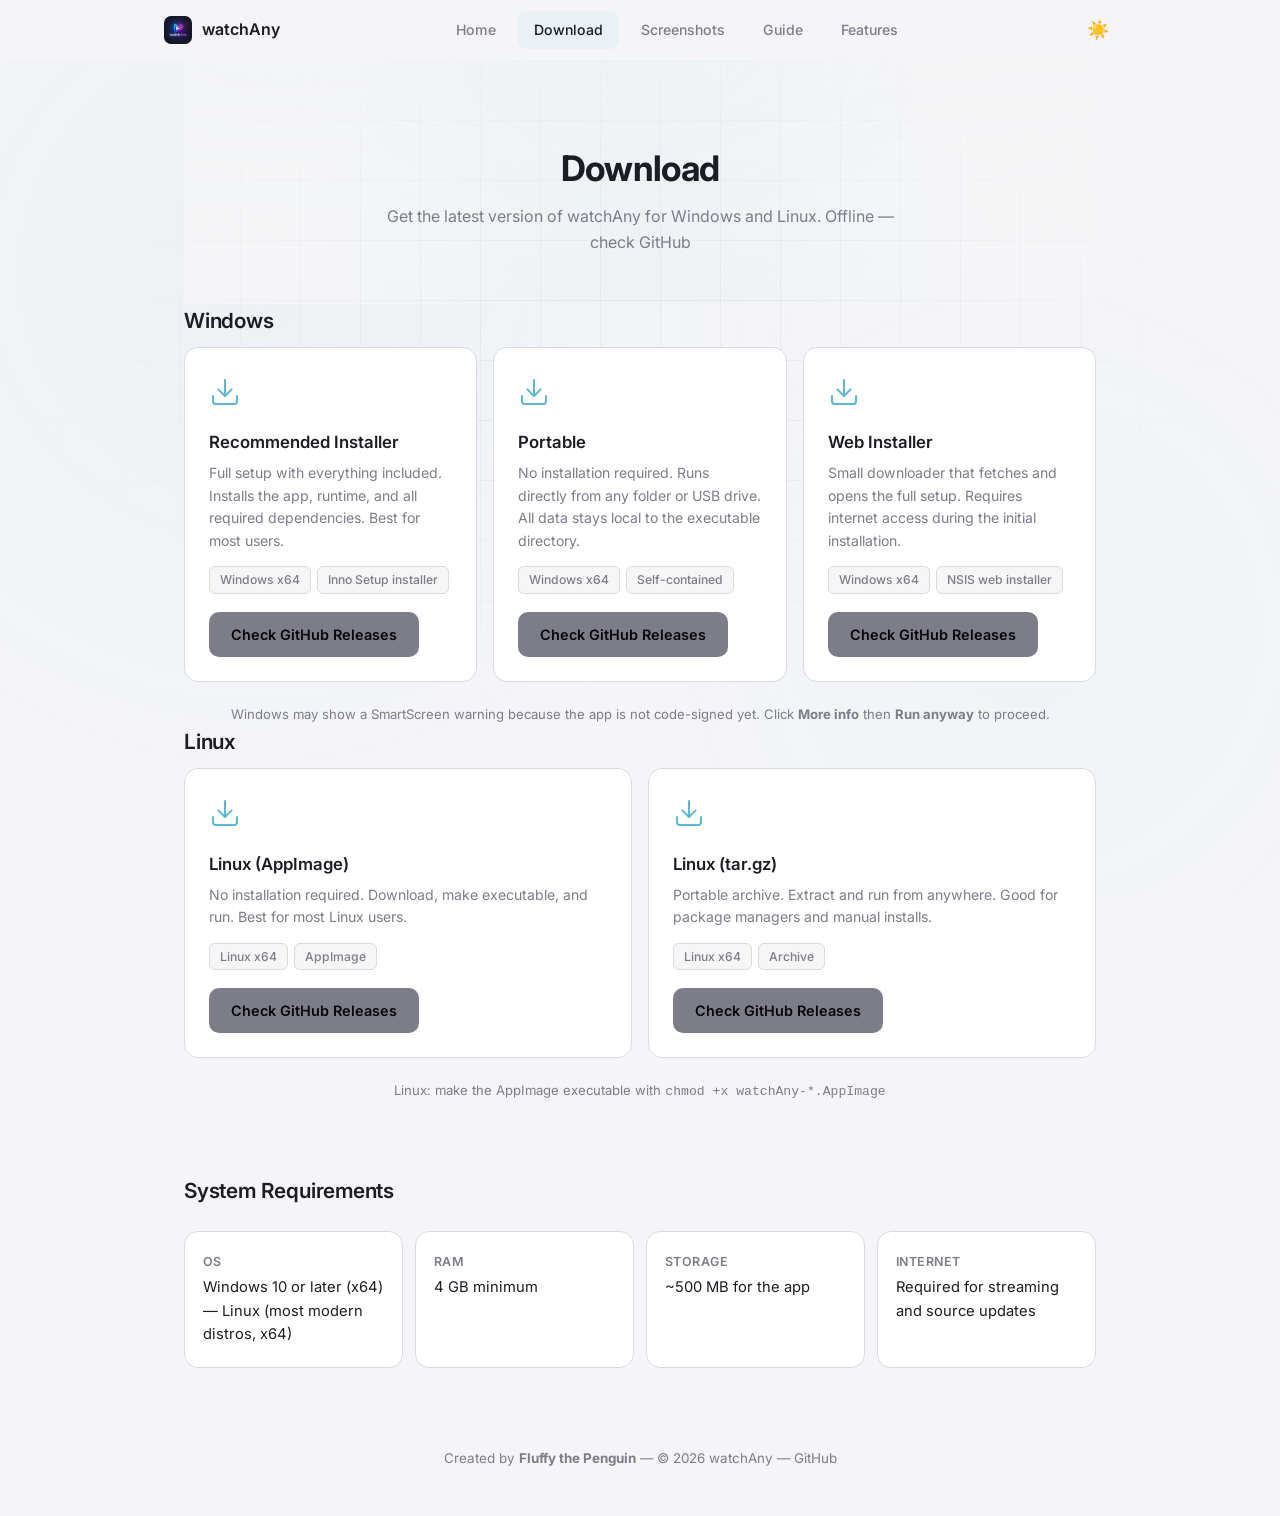
==== commit ccc1dc78: "fix: add missing Windows section title on download page" ====
--- a/download.html
+++ b/download.html
@@ -51,6 +51,7 @@
       </header>
 
       <section class="downloads" id="downloads">
+        <h2 class="section-title">Windows</h2>
         <div class="cards">
           <div class="card" data-delay="0">
             <div class="card-icon">
--- a/styles.css
+++ b/styles.css
@@ -25,25 +25,93 @@
   --text-muted: #7d7d8a;
 }
 
-[data-theme="light"] .navbar {
-  background: rgba(245, 245, 247, 0.7);
-}
-
 [data-theme="light"] .navbar.scrolled {
-  background: rgba(245, 245, 247, 0.95);
-  border-color: var(--border);
+  box-shadow: inset 0 -1px 0 var(--border);
 }
 
 [data-theme="light"] .nav-links {
-  background: rgba(245, 245, 247, 0.96);
-}
-
-[data-theme="light"] .hero-video {
-  opacity: 0.7;
+  background: var(--bg);
+}
+
+[data-theme="light"] .nav-links a:hover {
+  background: rgba(0,0,0,0.04);
 }
 
 [data-theme="light"] .theme-toggle:hover {
   background: rgba(0,0,0,0.04);
+}
+
+[data-theme="light"] body::after {
+  background-image:
+    linear-gradient(rgba(0, 0, 0, 0.04) 1px, transparent 1px),
+    linear-gradient(90deg, rgba(0, 0, 0, 0.04) 1px, transparent 1px);
+}
+
+[data-theme="light"] .mockup-frame {
+  background: var(--surface);
+  box-shadow:
+    0 0 0 1px var(--border),
+    0 20px 60px rgba(0,0,0,0.1);
+}
+
+[data-theme="light"] .showcase-player {
+  box-shadow:
+    0 0 0 1px var(--border),
+    0 20px 60px rgba(0,0,0,0.1);
+}
+
+[data-theme="light"] .carousel-dot {
+  border-color: rgba(0,0,0,0.25);
+  background: rgba(0,0,0,0.2);
+}
+
+[data-theme="light"] .carousel-dot:hover {
+  background: rgba(0,0,0,0.4);
+}
+
+[data-theme="light"] .carousel-dot.active {
+  background: var(--text);
+  border-color: var(--text);
+}
+
+[data-theme="light"] .btn.secondary:hover {
+  background: rgba(0,0,0,0.03);
+}
+
+[data-theme="light"] .card-meta span {
+  background: rgba(0, 0, 0, 0.035);
+}
+
+[data-theme="light"] .guide-step code {
+  background: rgba(0, 0, 0, 0.04);
+}
+
+[data-theme="light"] .gallery-card:hover {
+  box-shadow: 0 8px 32px rgba(0,0,0,0.1);
+}
+
+[data-theme="light"] .gallery-label {
+  background: rgba(255,255,255,0.85);
+  color: #111;
+  backdrop-filter: blur(8px);
+  -webkit-backdrop-filter: blur(8px);
+}
+
+[data-theme="light"] .hero::before {
+  background:
+    linear-gradient(180deg, rgba(245, 245, 247, 0.45) 0%, rgba(245, 245, 247, 0.88) 50%, var(--bg) 100%),
+    linear-gradient(90deg, rgba(245, 245, 247, 0.25) 0%, transparent 50%, rgba(245, 245, 247, 0.25) 100%),
+    url("bg.jpg") center center / cover no-repeat;
+}
+
+[data-theme="light"] .page-hero::before {
+  background:
+    linear-gradient(180deg, rgba(245, 245, 247, 0.4) 0%, rgba(245, 245, 247, 0.92) 60%, var(--bg) 100%),
+    linear-gradient(90deg, rgba(245, 245, 247, 0.2) 0%, transparent 50%, rgba(245, 245, 247, 0.2) 100%);
+}
+
+[data-theme="light"] .hero::after {
+  background: radial-gradient(800px circle at 50% 70%, rgba(91, 184, 212, 0.08) 0%, transparent 60%);
 }
 
 html {
@@ -120,16 +188,12 @@
   left: 0;
   right: 0;
   z-index: 1000;
-  background: rgba(7, 7, 10, 0.6);
-  backdrop-filter: blur(16px);
-  -webkit-backdrop-filter: blur(16px);
-  border-bottom: 1px solid transparent;
-  transition: border-color 0.3s ease, background 0.3s ease;
+  background: var(--bg);
+  transition: box-shadow 0.3s ease;
 }
 
 .navbar.scrolled {
-  border-color: var(--border);
-  background: rgba(7, 7, 10, 0.92);
+  box-shadow: inset 0 -1px 0 var(--border);
 }
 
 .nav-inner {
@@ -247,16 +311,6 @@
   overflow: hidden;
 }
 
-.hero-video {
-  position: absolute;
-  inset: 0;
-  z-index: -2;
-  width: 100%;
-  height: 100%;
-  object-fit: cover;
-  opacity: 0.6;
-}
-
 .hero::before {
   content: "";
   position: absolute;
@@ -264,7 +318,8 @@
   z-index: -1;
   background:
     linear-gradient(180deg, rgba(7, 7, 10, 0.52) 0%, rgba(7, 7, 10, 0.88) 50%, var(--bg) 100%),
-    linear-gradient(90deg, rgba(7, 7, 10, 0.3) 0%, transparent 50%, rgba(7, 7, 10, 0.3) 100%);
+    linear-gradient(90deg, rgba(7, 7, 10, 0.3) 0%, transparent 50%, rgba(7, 7, 10, 0.3) 100%),
+    url("bg.jpg") center center / cover no-repeat;
 }
 
 .hero::after {
@@ -423,6 +478,31 @@
 .carousel-dot.active {
   background: #fff;
   border-color: #fff;
+}
+
+/* ============ Showcase (video) ============ */
+
+.showcase {
+  padding: 48px 0 72px;
+}
+
+.showcase-player {
+  position: relative;
+  border-radius: 14px;
+  overflow: hidden;
+  background: #000;
+  box-shadow:
+    0 0 0 1px rgba(255,255,255,0.06),
+    0 20px 60px rgba(0,0,0,0.5);
+}
+
+.showcase-player video {
+  display: block;
+  width: 100%;
+  height: auto;
+  max-height: 70vh;
+  object-fit: contain;
+  background: #000;
 }
 
 /* ============ Gallery ============ */
@@ -1045,7 +1125,8 @@
   .hero::before {
     background:
       linear-gradient(180deg, rgba(7, 7, 10, 0.45) 0%, rgba(7, 7, 10, 0.88) 50%, var(--bg) 100%),
-      linear-gradient(90deg, rgba(7, 7, 10, 0.25) 0%, transparent 50%, rgba(7, 7, 10, 0.25) 100%);
+      linear-gradient(90deg, rgba(7, 7, 10, 0.25) 0%, transparent 50%, rgba(7, 7, 10, 0.25) 100%),
+      url("bg.jpg") center 30% / cover no-repeat;
   }
 
   .page-hero {
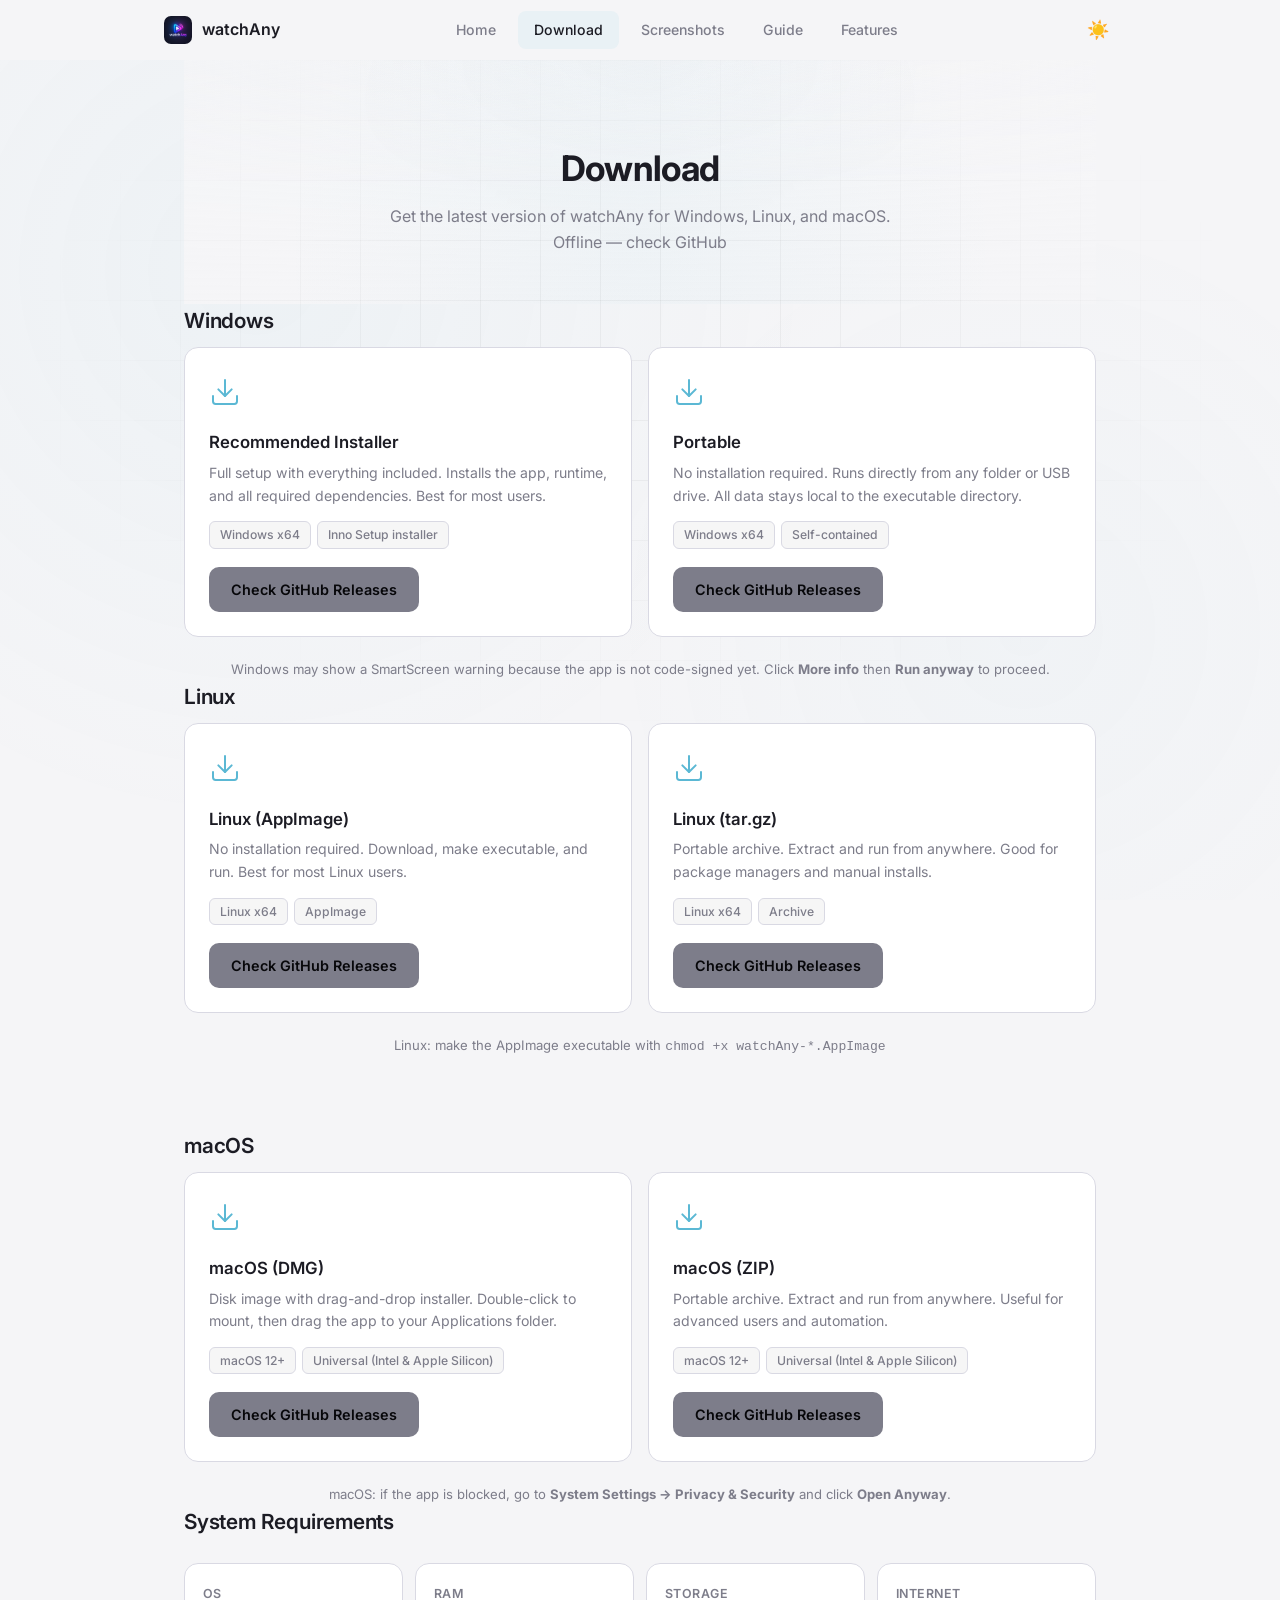
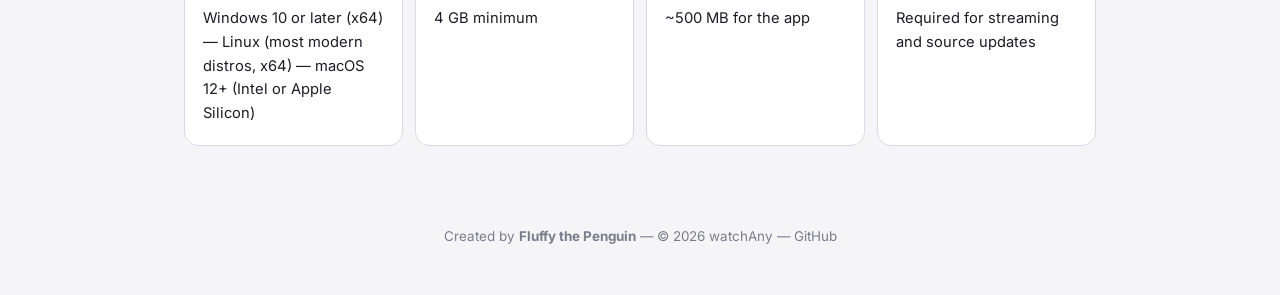
==== commit 5caf92e9: "remove web installer card, add macOS download section with auto-fetching version" ====
--- a/download.html
+++ b/download.html
@@ -47,7 +47,7 @@
 
       <header class="page-hero">
         <h1 class="page-title">Download</h1>
-        <p class="page-subtitle">Get the latest version of watchAny for Windows and Linux. <span id="version-tag">Checking for updates...</span></p>
+        <p class="page-subtitle">Get the latest version of watchAny for Windows, Linux, and macOS. <span id="version-tag">Checking for updates...</span></p>
       </header>
 
       <section class="downloads" id="downloads">
@@ -79,18 +79,6 @@
             <a href="https://github.com/Fluffy-The-Penguin/watchAny-release/releases" class="btn primary" download data-file="watchAny-{v}.exe" data-fallback="https://github.com/Fluffy-The-Penguin/watchAny-release/releases">Download Portable</a>
           </div>
 
-          <div class="card" data-delay="200">
-            <div class="card-icon">
-              <svg width="32" height="32" viewBox="0 0 24 24" fill="none" stroke="currentColor" stroke-width="1.5" stroke-linecap="round" stroke-linejoin="round"><path d="M21 15v4a2 2 0 0 1-2 2H5a2 2 0 0 1-2-2v-4"/><polyline points="7 10 12 15 17 10"/><line x1="12" y1="15" x2="12" y2="3"/></svg>
-            </div>
-            <h3>Web Installer</h3>
-            <p>Small downloader that fetches and opens the full setup. Requires internet access during the initial installation.</p>
-            <div class="card-meta">
-              <span>Windows x64</span>
-              <span>NSIS web installer</span>
-            </div>
-            <a href="https://github.com/Fluffy-The-Penguin/watchAny-release/releases" class="btn primary" download data-file="watchAny-Web-Setup-{v}.exe" data-fallback="https://github.com/Fluffy-The-Penguin/watchAny-release/releases">Download Web Installer</a>
-          </div>
         </div>
         <p class="note">Windows may show a SmartScreen warning because the app is not code-signed yet. Click <strong>More info</strong> then <strong>Run anyway</strong> to proceed.</p>
 
@@ -125,12 +113,42 @@
         <p class="note">Linux: make the AppImage executable with <code>chmod +x watchAny-*.AppImage</code></p>
       </section>
 
+      <h2 class="section-title">macOS</h2>
+      <div class="cards">
+        <div class="card" data-delay="0">
+          <div class="card-icon">
+            <svg width="32" height="32" viewBox="0 0 24 24" fill="none" stroke="currentColor" stroke-width="1.5" stroke-linecap="round" stroke-linejoin="round"><path d="M21 15v4a2 2 0 0 1-2 2H5a2 2 0 0 1-2-2v-4"/><polyline points="7 10 12 15 17 10"/><line x1="12" y1="15" x2="12" y2="3"/></svg>
+          </div>
+          <h3>macOS (DMG)</h3>
+          <p>Disk image with drag-and-drop installer. Double-click to mount, then drag the app to your Applications folder.</p>
+          <div class="card-meta">
+            <span>macOS 12+</span>
+            <span>Universal (Intel &amp; Apple Silicon)</span>
+          </div>
+          <a href="https://github.com/Fluffy-The-Penguin/watchAny-release/releases" class="btn primary" download data-file="watchAny-{v}-mac-universal.dmg" data-fallback="https://github.com/Fluffy-The-Penguin/watchAny-release/releases">Download DMG</a>
+        </div>
+
+        <div class="card" data-delay="100">
+          <div class="card-icon">
+            <svg width="32" height="32" viewBox="0 0 24 24" fill="none" stroke="currentColor" stroke-width="1.5" stroke-linecap="round" stroke-linejoin="round"><path d="M21 15v4a2 2 0 0 1-2 2H5a2 2 0 0 1-2-2v-4"/><polyline points="7 10 12 15 17 10"/><line x1="12" y1="15" x2="12" y2="3"/></svg>
+          </div>
+          <h3>macOS (ZIP)</h3>
+          <p>Portable archive. Extract and run from anywhere. Useful for advanced users and automation.</p>
+          <div class="card-meta">
+            <span>macOS 12+</span>
+            <span>Universal (Intel &amp; Apple Silicon)</span>
+          </div>
+          <a href="https://github.com/Fluffy-The-Penguin/watchAny-release/releases" class="btn primary" download data-file="watchAny-{v}-mac-universal.zip" data-fallback="https://github.com/Fluffy-The-Penguin/watchAny-release/releases">Download ZIP</a>
+        </div>
+      </div>
+      <p class="note">macOS: if the app is blocked, go to <strong>System Settings &rarr; Privacy &amp; Security</strong> and click <strong>Open Anyway</strong>.</p>
+
       <section class="sys-reqs">
         <h2 class="section-title">System Requirements</h2>
         <div class="reqs-grid">
           <div class="req-item">
             <span class="req-label">OS</span>
-            <span class="req-value">Windows 10 or later (x64) &mdash; Linux (most modern distros, x64)</span>
+            <span class="req-value">Windows 10 or later (x64) &mdash; Linux (most modern distros, x64) &mdash; macOS 12+ (Intel or Apple Silicon)</span>
           </div>
           <div class="req-item">
             <span class="req-label">RAM</span>
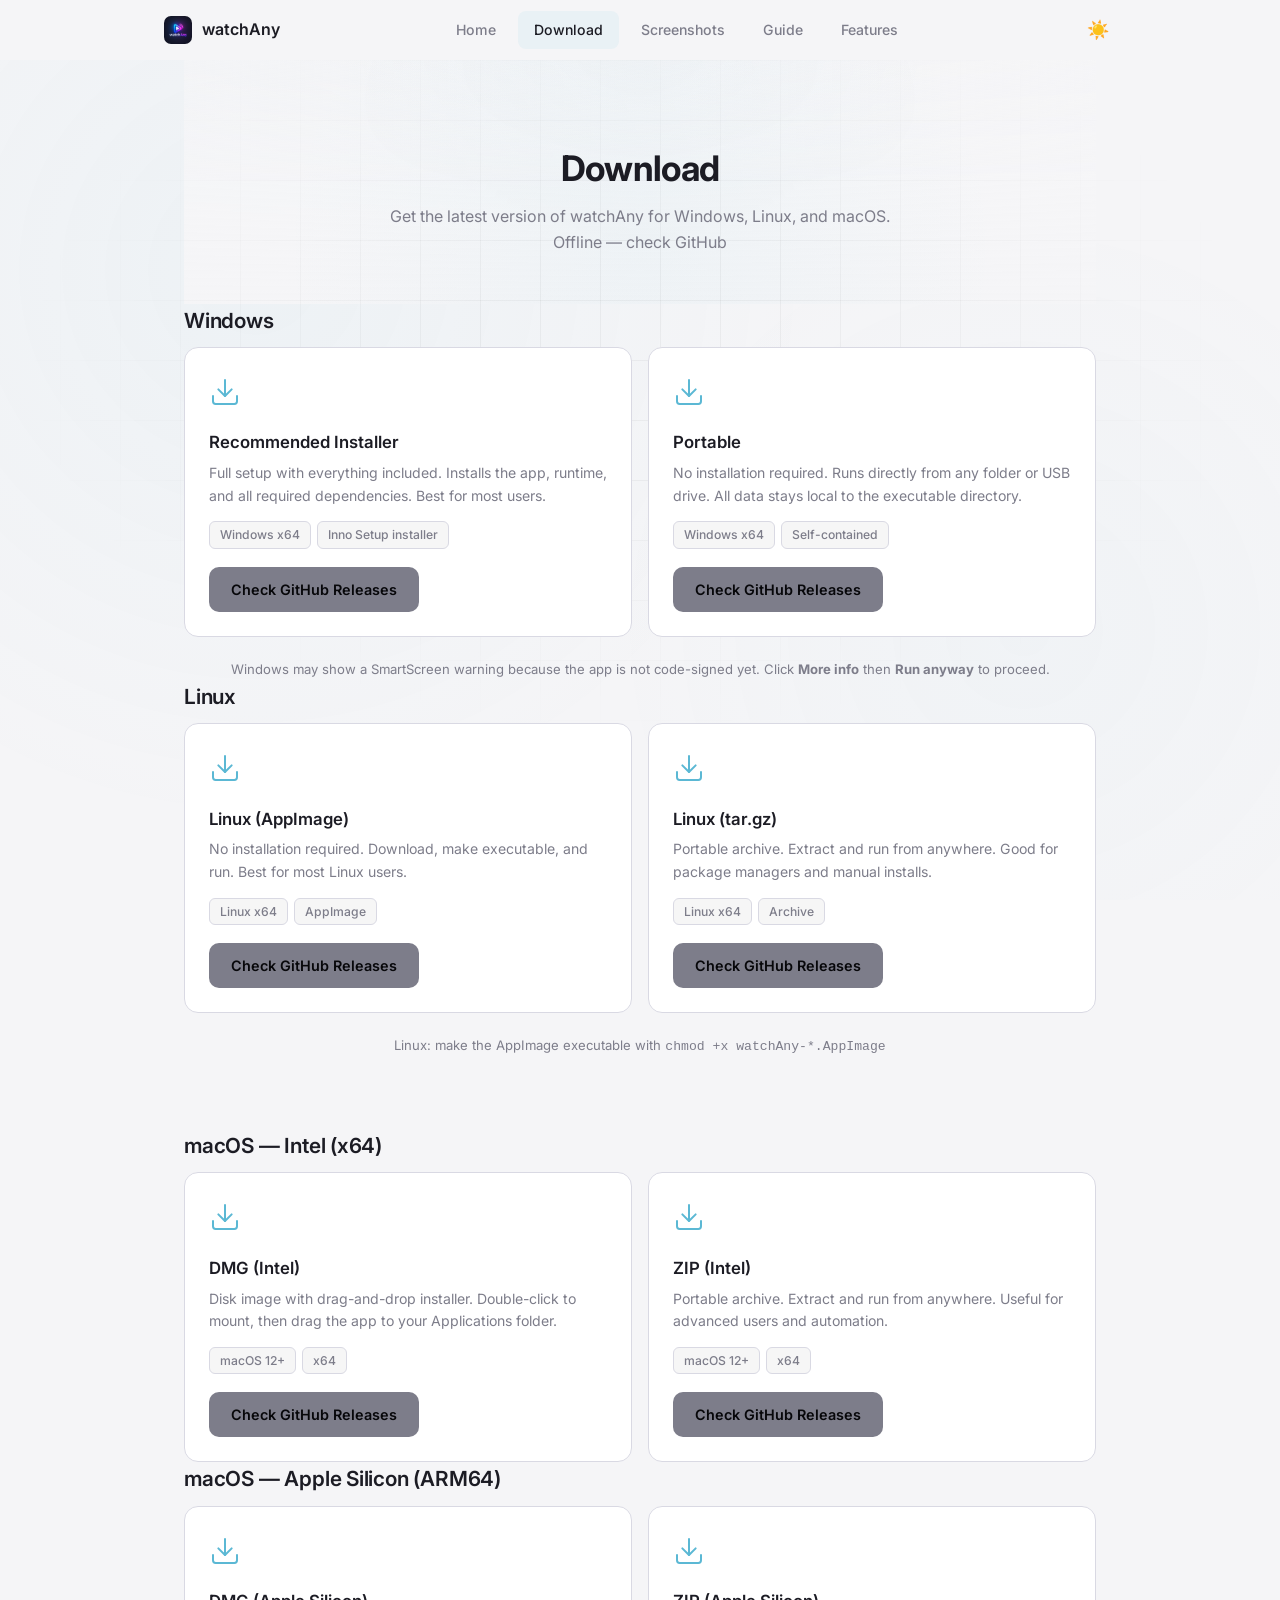
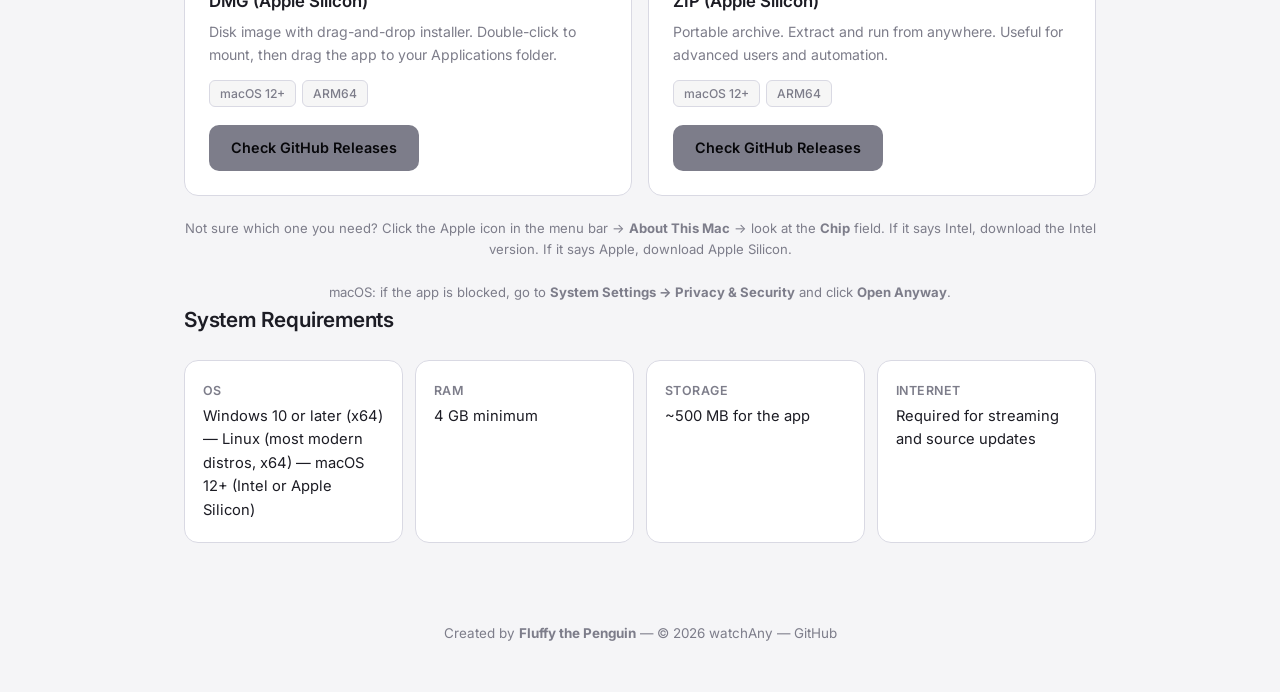
==== commit 4906ec1f: "separate macOS x64+arm64 builds, update site downloads" ====
--- a/download.html
+++ b/download.html
@@ -113,34 +113,64 @@
         <p class="note">Linux: make the AppImage executable with <code>chmod +x watchAny-*.AppImage</code></p>
       </section>
 
-      <h2 class="section-title">macOS</h2>
+      <h2 class="section-title">macOS &mdash; Intel (x64)</h2>
       <div class="cards">
         <div class="card" data-delay="0">
           <div class="card-icon">
             <svg width="32" height="32" viewBox="0 0 24 24" fill="none" stroke="currentColor" stroke-width="1.5" stroke-linecap="round" stroke-linejoin="round"><path d="M21 15v4a2 2 0 0 1-2 2H5a2 2 0 0 1-2-2v-4"/><polyline points="7 10 12 15 17 10"/><line x1="12" y1="15" x2="12" y2="3"/></svg>
           </div>
-          <h3>macOS (DMG)</h3>
+          <h3>DMG (Intel)</h3>
           <p>Disk image with drag-and-drop installer. Double-click to mount, then drag the app to your Applications folder.</p>
           <div class="card-meta">
             <span>macOS 12+</span>
-            <span>Universal (Intel &amp; Apple Silicon)</span>
-          </div>
-          <a href="https://github.com/Fluffy-The-Penguin/watchAny-release/releases" class="btn primary" download data-file="watchAny-{v}-mac-universal.dmg" data-fallback="https://github.com/Fluffy-The-Penguin/watchAny-release/releases">Download DMG</a>
+            <span>x64</span>
+          </div>
+          <a href="https://github.com/Fluffy-The-Penguin/watchAny-release/releases" class="btn primary" download data-file="watchAny-{v}-mac-x64.dmg" data-fallback="https://github.com/Fluffy-The-Penguin/watchAny-release/releases">Download DMG (Intel)</a>
         </div>
 
         <div class="card" data-delay="100">
           <div class="card-icon">
             <svg width="32" height="32" viewBox="0 0 24 24" fill="none" stroke="currentColor" stroke-width="1.5" stroke-linecap="round" stroke-linejoin="round"><path d="M21 15v4a2 2 0 0 1-2 2H5a2 2 0 0 1-2-2v-4"/><polyline points="7 10 12 15 17 10"/><line x1="12" y1="15" x2="12" y2="3"/></svg>
           </div>
-          <h3>macOS (ZIP)</h3>
+          <h3>ZIP (Intel)</h3>
           <p>Portable archive. Extract and run from anywhere. Useful for advanced users and automation.</p>
           <div class="card-meta">
             <span>macOS 12+</span>
-            <span>Universal (Intel &amp; Apple Silicon)</span>
-          </div>
-          <a href="https://github.com/Fluffy-The-Penguin/watchAny-release/releases" class="btn primary" download data-file="watchAny-{v}-mac-universal.zip" data-fallback="https://github.com/Fluffy-The-Penguin/watchAny-release/releases">Download ZIP</a>
+            <span>x64</span>
+          </div>
+          <a href="https://github.com/Fluffy-The-Penguin/watchAny-release/releases" class="btn primary" download data-file="watchAny-{v}-mac-x64.zip" data-fallback="https://github.com/Fluffy-The-Penguin/watchAny-release/releases">Download ZIP (Intel)</a>
         </div>
       </div>
+
+      <h2 class="section-title">macOS &mdash; Apple Silicon (ARM64)</h2>
+      <div class="cards">
+        <div class="card" data-delay="0">
+          <div class="card-icon">
+            <svg width="32" height="32" viewBox="0 0 24 24" fill="none" stroke="currentColor" stroke-width="1.5" stroke-linecap="round" stroke-linejoin="round"><path d="M21 15v4a2 2 0 0 1-2 2H5a2 2 0 0 1-2-2v-4"/><polyline points="7 10 12 15 17 10"/><line x1="12" y1="15" x2="12" y2="3"/></svg>
+          </div>
+          <h3>DMG (Apple Silicon)</h3>
+          <p>Disk image with drag-and-drop installer. Double-click to mount, then drag the app to your Applications folder.</p>
+          <div class="card-meta">
+            <span>macOS 12+</span>
+            <span>ARM64</span>
+          </div>
+          <a href="https://github.com/Fluffy-The-Penguin/watchAny-release/releases" class="btn primary" download data-file="watchAny-{v}-mac-arm64.dmg" data-fallback="https://github.com/Fluffy-The-Penguin/watchAny-release/releases">Download DMG (Apple Silicon)</a>
+        </div>
+
+        <div class="card" data-delay="100">
+          <div class="card-icon">
+            <svg width="32" height="32" viewBox="0 0 24 24" fill="none" stroke="currentColor" stroke-width="1.5" stroke-linecap="round" stroke-linejoin="round"><path d="M21 15v4a2 2 0 0 1-2 2H5a2 2 0 0 1-2-2v-4"/><polyline points="7 10 12 15 17 10"/><line x1="12" y1="15" x2="12" y2="3"/></svg>
+          </div>
+          <h3>ZIP (Apple Silicon)</h3>
+          <p>Portable archive. Extract and run from anywhere. Useful for advanced users and automation.</p>
+          <div class="card-meta">
+            <span>macOS 12+</span>
+            <span>ARM64</span>
+          </div>
+          <a href="https://github.com/Fluffy-The-Penguin/watchAny-release/releases" class="btn primary" download data-file="watchAny-{v}-mac-arm64.zip" data-fallback="https://github.com/Fluffy-The-Penguin/watchAny-release/releases">Download ZIP (Apple Silicon)</a>
+        </div>
+      </div>
+      <p class="note">Not sure which one you need? Click the Apple icon in the menu bar &rarr; <strong>About This Mac</strong> &rarr; look at the <strong>Chip</strong> field. If it says Intel, download the Intel version. If it says Apple, download Apple Silicon.</p>
       <p class="note">macOS: if the app is blocked, go to <strong>System Settings &rarr; Privacy &amp; Security</strong> and click <strong>Open Anyway</strong>.</p>
 
       <section class="sys-reqs">
